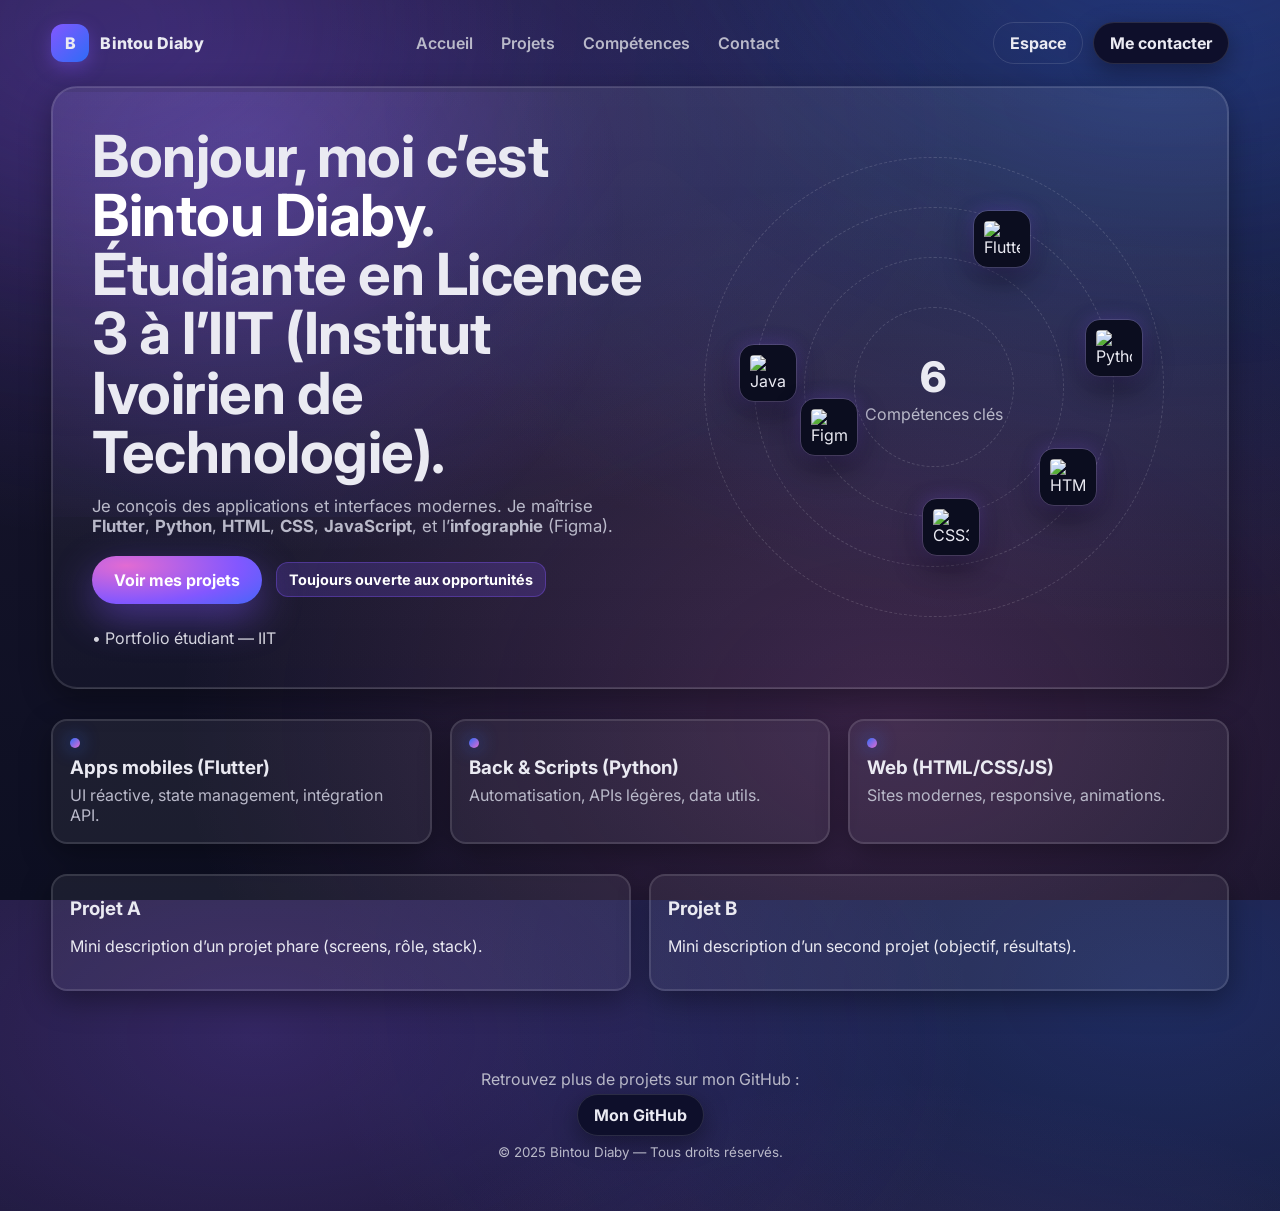
==== index.html @ ac292e87 "First commit" ====
<!doctype html>
<html lang="fr">
<head>
  <meta charset="utf-8" />
  <meta name="viewport" content="width=device-width, initial-scale=1" />
  <title>Bintou Diaby — Portfolio</title>
  <link rel="preconnect" href="https://fonts.googleapis.com">
  <link href="https://fonts.googleapis.com/css2?family=Inter:wght@400;600;700;800;900&display=swap" rel="stylesheet">
  <link rel="stylesheet" href="css/style.css" />
</head>
<body>
  <div class="bg"></div>

  <!-- NAVBAR -->
  <header class="nav wrap">
    <a class="brand" href="#">
      <span class="brand-dot">B</span>
      <span class="brand-text">Bintou Diaby</span>
    </a>

    <nav class="links">
      <a href="#accueil" class="link">Accueil</a>
      <a href="#projets" class="link">Projets</a>
      <a href="#competences" class="link">Compétences</a>
      <a href="#contact" class="link">Contact</a>
    </nav>

    <div class="actions">
      <a class="btn ghost" href="login.html">Espace</a>
      <a class="btn solid" href="#contact">Me contacter</a>
    </div>
  </header>

  <!-- HERO -->
  <main class="wrap" id="accueil">
    <section class="card hero" aria-label="Hero">
      <div class="hero-left">
        <h1 class="title">
          Bonjour, moi c’est <span class="accent">Bintou Diaby</span>.<br />
          Étudiante en Licence 3 à l’<b>IIT</b> (Institut Ivoirien de Technologie).
        </h1>
        <p class="lead">
          Je conçois des applications et interfaces modernes.
          Je maîtrise <b>Flutter</b>, <b>Python</b>, <b>HTML</b>, <b>CSS</b>, <b>JavaScript</b>,
          et l’<b>infographie</b> (Figma).
        </p>

        <div class="cta-row">
          <a class="btn cta" href="#projets">Voir mes projets</a>
          <span class="chip">Toujours ouverte aux opportunités</span>
        </div>

        <!-- logos clients (optionnel) -->
        <div class="logos">
          <span>• Portfolio étudiant — IIT</span>
        </div>
      </div>

      <div class="hero-right" aria-hidden="true">
        <!-- anneaux -->
        <div class="rings">
          <span class="ring r1"></span>
          <span class="ring r2"></span>
          <span class="ring r3"></span>
          <span class="ring r4"></span>
          <div class="center">
            <div class="kpi">6</div>
            <p class="kpi-sub">Compétences clés</p>
          </div>
        </div>

        <!-- 6 logos qui orbitent (CDN Devicon) -->
        <img class="tech a1" src="https://cdn.jsdelivr.net/gh/devicons/devicon/icons/flutter/flutter-original.svg" alt="Flutter" />
        <img class="tech a2" src="https://cdn.jsdelivr.net/gh/devicons/devicon/icons/python/python-original.svg" alt="Python" />
        <img class="tech a3" src="https://cdn.jsdelivr.net/gh/devicons/devicon/icons/html5/html5-original.svg" alt="HTML5" />
        <img class="tech a4" src="https://cdn.jsdelivr.net/gh/devicons/devicon/icons/css3/css3-original.svg" alt="CSS3" />
        <img class="tech a5" src="https://cdn.jsdelivr.net/gh/devicons/devicon/icons/javascript/javascript-original.svg" alt="JavaScript" />
        <img class="tech a6" src="https://cdn.jsdelivr.net/gh/devicons/devicon/icons/figma/figma-original.svg" alt="Figma" />
      </div>
    </section>

    <!-- SECTION COMPÉTENCES -->
    <section id="competences" class="features">
      <div class="feature">
        <div class="dot"></div>
        <h3>Apps mobiles (Flutter)</h3>
        <p>UI réactive, state management, intégration API.</p>
      </div>
      <div class="feature">
        <div class="dot"></div>
        <h3>Back & Scripts (Python)</h3>
        <p>Automatisation, APIs légères, data utils.</p>
      </div>
      <div class="feature">
        <div class="dot"></div>
        <h3>Web (HTML/CSS/JS)</h3>
        <p>Sites modernes, responsive, animations.</p>
      </div>
    </section>

    <!-- PROJETS (placeholder) -->
    <section id="projets" class="projects">
      <article class="project">
        <h3>Projet A</h3>
        <p>Mini description d’un projet phare (screens, rôle, stack).</p>
      </article>
      <article class="project">
        <h3>Projet B</h3>
        <p>Mini description d’un second projet (objectif, résultats).</p>
      </article>
    </section>

    <!-- FOOTER / GITHUB -->
    <footer id="contact" class="footer">
      <p>Retrouvez plus de projets sur mon GitHub :</p>
      <p>
        <a class="btn solid" href="https://github.com/USERNAME" target="_blank" rel="noopener">
          Mon GitHub
        </a>
      </p>
      <small>© 2025 Bintou Diaby — Tous droits réservés.</small>
    </footer>
  </main>

  <script src="js/app.js"></script>
</body>
</html>
---- css/style.css ----
:root{
  --bg-1:#1b1730;
  --bg-2:#0d0f22;
  --grad-1:#8357ff;
  --grad-2:#2e6cf6;
  --grad-3:#e26bd2;
  --text:#eaeaf2;
  --muted:#b9b9c9;
  --glass:rgba(255,255,255,0.06);
  --stroke:rgba(255,255,255,0.12);
  --shadow: 0 10px 30px rgba(0,0,0,.35), inset 0 0 0 1px var(--stroke);
}

*{box-sizing:border-box}
html,body{height:100%}
body{
  margin:0;
  font-family:Inter,system-ui,-apple-system,Segoe UI,Roboto,Arial,sans-serif;
  color:var(--text);
  background: radial-gradient(1200px 700px at 20% 15%, rgba(131,87,255,.25), transparent 60%),
              radial-gradient(1400px 900px at 90% 10%, rgba(46,108,246,.25), transparent 60%),
              radial-gradient(1200px 900px at 70% 80%, rgba(226,107,210,.2), transparent 60%),
              linear-gradient(180deg,var(--bg-1),var(--bg-2));
  overflow-x:hidden;
}

/* soft outer background blur */
.bg{
  position:fixed; inset:-20vmax;
  background: radial-gradient(60vmax 40vmax at 20% 20%, rgba(131,87,255,.25), transparent 60%),
              radial-gradient(70vmax 50vmax at 80% 10%, rgba(46,108,246,.25), transparent 60%);
  filter: blur(80px);
  z-index:-1;
}

.wrap{ width:min(1200px,92%); margin-inline:auto; }

/* NAV */
header.nav{
  display:flex; align-items:center; justify-content:space-between;
  padding:22px 0;
}
.brand{display:flex; align-items:center; gap:.7rem; text-decoration:none; color:var(--text)}
.brand-dot{
  display:grid; place-items:center;
  width:38px; height:38px; border-radius:12px;
  background:linear-gradient(135deg,var(--grad-1),var(--grad-2));
  box-shadow:0 6px 18px rgba(131,87,255,.35);
  font-weight:800;
}
.brand-text{font-weight:800; letter-spacing:.2px}

.links{display:flex; gap:28px}
.link{
  color:var(--muted); text-decoration:none; font-weight:600;
  position:relative;
}
.link::after{
  content:""; position:absolute; left:0; right:0; bottom:-6px; height:2px;
  background:linear-gradient(90deg,var(--grad-1),var(--grad-2));
  transform:scaleX(0); transform-origin:left; transition:.35s;
  border-radius:2px;
}
.link:hover{color:var(--text)}
.link:hover::after{transform:scaleX(1)}

.actions{display:flex; gap:10px}
.btn{
  padding:10px 16px; border-radius:999px; text-decoration:none; font-weight:700;
  transition:.25s transform ease, box-shadow .25s ease, background .25s;
  will-change:transform,box-shadow;
}
.btn.ghost{
  background:transparent; border:1px solid var(--stroke); color:var(--text)
}
.btn.solid{
  background:#0e0f2b; color:var(--text); border:1px solid var(--stroke);
  box-shadow: 0 8px 24px rgba(0,0,0,.35);
}
.btn:hover{transform:translateY(-2px)}
.btn.solid:hover{box-shadow:0 14px 34px rgba(46,108,246,.35)}
.btn.cta{
  background: radial-gradient(120% 140% at 20% 20%, var(--grad-3), var(--grad-1) 55%, var(--grad-2));
  color:white; border:none; padding:14px 22px; box-shadow:0 14px 40px rgba(131,87,255,.45);
}

/* HERO */
.card.hero{
  display:grid; grid-template-columns:1.1fr 1fr; gap:28px; align-items:center;
  padding:40px; border-radius:26px;
  background: linear-gradient(180deg, rgba(255,255,255,.08), rgba(255,255,255,.02));
  border:1px solid var(--stroke);
  box-shadow: var(--shadow);
  position:relative; overflow:hidden;
}
.title{
  font-size:clamp(34px, 5vw, 58px);
  line-height:1.02; margin:0 0 14px; letter-spacing:-.5px;
}
.accent{color:#fff}
.cta-row{display:flex; align-items:center; gap:14px; margin:20px 0 24px}
.chip{
  background:rgba(131,87,255,.2); color:#fff; padding:8px 12px; border-radius:12px;
  border:1px solid rgba(131,87,255,.35); font-weight:700; font-size:.9rem;
}

/* logos */
.logos{display:flex; gap:28px; align-items:center; opacity:.9; flex-wrap:wrap}
.logos img{
  height:22px; filter:grayscale(1) brightness(1.2); opacity:.85; mix-blend:screen;
}

/* RIGHT: orbit scene */
.hero-right{position:relative; min-height:420px}
.rings{position:absolute; inset:0; display:grid; place-items:center}
.ring{
  position:absolute; border:1px dashed rgba(255,255,255,.15); border-radius:50%;
  animation:spin 36s linear infinite;
}
.r1{width:160px; height:160px}
.r2{width:260px; height:260px; animation-duration:46s}
.r3{width:360px; height:360px; animation-duration:60s}
.r4{width:460px; height:460px; animation-duration:80s}

.center{display:grid; place-items:center}
.kpi{font-size:42px; font-weight:800}
.kpi-sub{margin:2px 0 0; color:var(--muted)}

/* Avatars orbit */
.avatar{
  position:absolute; width:54px; height:54px; border-radius:14px; object-fit:cover;
  box-shadow:0 12px 30px rgba(0,0,0,.45), 0 0 18px rgba(226,107,210,.35);
  animation:float 6s ease-in-out infinite;
  outline:1px solid rgba(255,255,255,.15);
}
.avatar::after{content:""}
.a1{top:8%; left:58%; animation-delay:.1s}
.a2{top:34%; right:9%; animation-delay:.6s}
.a3{bottom:22%; right:18%; animation-delay:1.1s}
.a4{bottom:10%; left:48%; animation-delay:1.4s}
.a5{top:40%; left:12%; animation-delay:1.9s}
.a6{bottom:34%; left:24%; animation-delay:2.2s}

/* Features */
.features{
  display:grid; grid-template-columns:repeat(3,1fr); gap:18px; margin:30px 0;
}
.feature{
  padding:18px; border-radius:16px; background:var(--glass);
  border:1px solid var(--stroke); box-shadow:var(--shadow);
  transition:.25s transform ease, box-shadow .25s;
}
.feature:hover{ transform:translateY(-4px); box-shadow:0 18px 40px rgba(0,0,0,.45) }
.feature h3{margin:8px 0 6px}
.feature p{margin:0; color:var(--muted)}
.dot{
  width:10px; height:10px; border-radius:50%;
  background:linear-gradient(135deg,var(--grad-2),var(--grad-3));
  box-shadow:0 0 18px rgba(46,108,246,.8);
}

/* Footer */
.footer{ text-align:center; color:var(--muted); padding:32px 0 50px }
.link-underline{ color:#fff; text-underline-offset:4px }

/* Animations */
@keyframes spin{to{transform:rotate(360deg)}}
@keyframes float{
  0%,100%{ transform:translateY(0) }
  50%{ transform:translateY(-8px) }
}

/* Utility image fix (quand tu mets une image elle se gère bien) */
img{max-width:100%; display:block}
.avatar, .logos img{background:#0c0c17; object-fit:cover}

/* Responsive */
@media (max-width: 980px){
  .card.hero{grid-template-columns:1fr; padding:28px}
  .hero-right{min-height:360px}
  .features{grid-template-columns:1fr}
  .links{display:none}
}
.lead{color:var(--muted); margin:6px 0 0; font-size:1.05rem}

/* Logos orbitants (même layout que les avatars) */
.tech{
  position:absolute; width:56px; height:56px; padding:10px;
  border-radius:14px; background:#0b0d1f; object-fit:contain;
  box-shadow:0 12px 30px rgba(0,0,0,.45), 0 0 18px rgba(131,87,255,.3);
  animation:float 6s ease-in-out infinite;
  outline:1px solid rgba(255,255,255,.12);
}
.a1{top:8%;  left:58%;  animation-delay:.1s}
.a2{top:34%; right:9%;  animation-delay:.6s}
.a3{bottom:22%; right:18%; animation-delay:1.1s}
.a4{bottom:10%; left:48%; animation-delay:1.4s}
.a5{top:40%; left:12%; animation-delay:1.9s}
.a6{bottom:34%; left:24%; animation-delay:2.2s}

/* Projets */
.projects{
  display:grid; grid-template-columns:repeat(2,1fr); gap:18px; margin:10px 0 30px;
}
.project{
  padding:18px; border-radius:16px; background:var(--glass);
  border:1px solid var(--stroke); box-shadow:var(--shadow);
}
.project h3{margin:4px 0 8px}

@media (max-width: 980px){
  .projects{grid-template-columns:1fr}
}
html {
  scroll-behavior: smooth;
}

/* Apparition séquentielle */
.reveal-up {
  opacity: 0;
  transform: translateY(25px);
  transition: all 0.6s ease;
}
.reveal-up.visible {
  opacity: 1;
  transform: translateY(0);
}

/* Titre hero : halo dynamique */
.title {
  position: relative;
}
.title::after {
  content: "";
  position: absolute;
  inset: -10%;
  background: radial-gradient(circle at 30% 30%, rgba(131,87,255,0.2), transparent 70%);
  z-index: -1;
  transition: transform 1s ease;
}

/* Effet glow sur logo orbitant */
.tech:hover {
  transform: scale(1.15);
  filter: drop-shadow(0 0 12px rgba(131,87,255,0.8));
}

/* Section projets enrichie */
.project {
  position: relative;
  overflow: hidden;
  transition: transform .4s ease, box-shadow .4s ease;
}
.project:hover {
  transform: translateY(-6px) scale(1.02);
  box-shadow: 0 20px 40px rgba(131,87,255,.35);
}
.project::after {
  content:"";
  position:absolute; inset:0;
  background:linear-gradient(135deg,rgba(131,87,255,.15),rgba(226,107,210,.15));
  opacity:0; transition:.4s;
}
.project:hover::after { opacity:1; }

/* Bouton dans projet */
.project .btn {
  margin-top:12px;
  display:inline-block;
  font-size:.9rem;
}
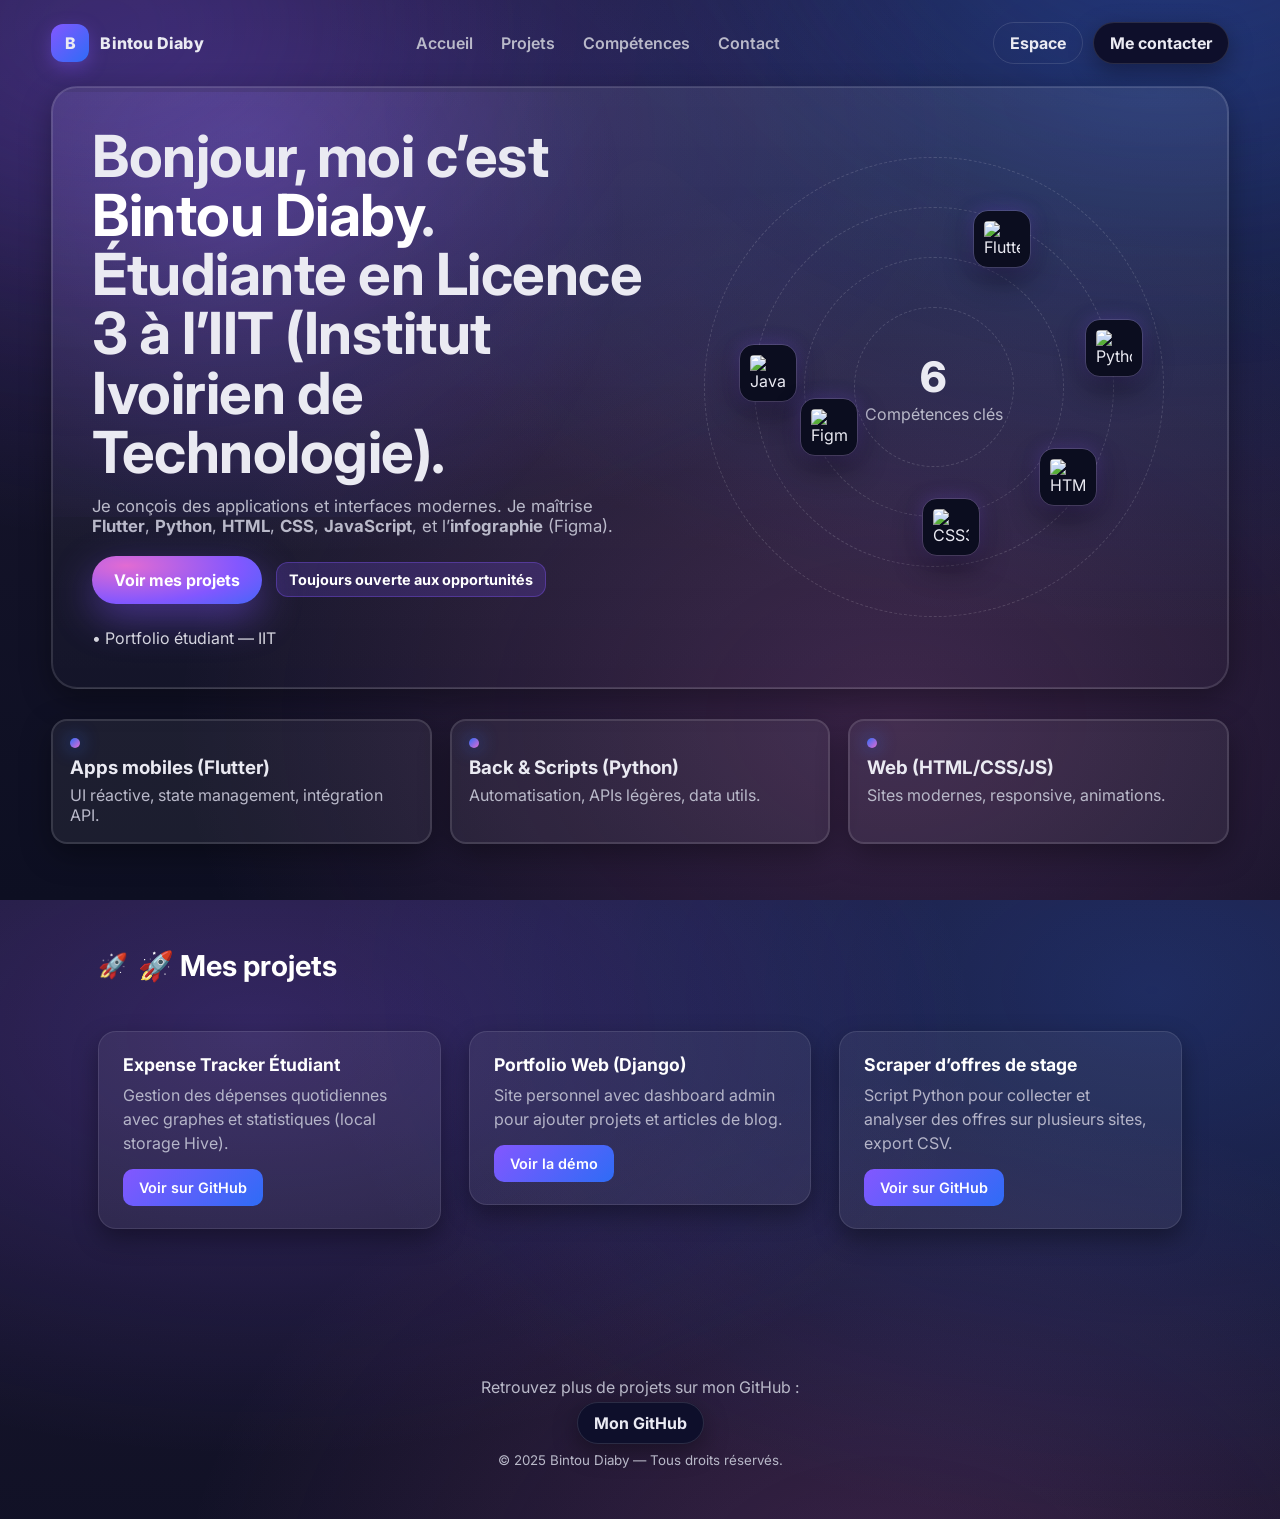
==== commit 416f7e9d: "Mise à jour du design et des animations" ====
--- a/index.html
+++ b/index.html
@@ -98,17 +98,30 @@
       </div>
     </section>
 
-    <!-- PROJETS (placeholder) -->
-    <section id="projets" class="projects">
-      <article class="project">
-        <h3>Projet A</h3>
-        <p>Mini description d’un projet phare (screens, rôle, stack).</p>
-      </article>
-      <article class="project">
-        <h3>Projet B</h3>
-        <p>Mini description d’un second projet (objectif, résultats).</p>
-      </article>
-    </section>
+    <section id="projects" class="projects reveal-up wrap">
+    <h2>🚀 Mes projets</h2>
+
+ 
+
+    <article class="project">
+      <h3>Expense Tracker Étudiant</h3>
+      <p>Gestion des dépenses quotidiennes avec graphes et statistiques (local storage Hive).</p>
+      <a href="#" class="btn">Voir sur GitHub</a>
+    </article>
+
+    <article class="project">
+      <h3>Portfolio Web (Django)</h3>
+      <p>Site personnel avec dashboard admin pour ajouter projets et articles de blog.</p>
+      <a href="#" class="btn">Voir la démo</a>
+    </article>
+
+    <article class="project">
+      <h3>Scraper d’offres de stage</h3>
+      <p>Script Python pour collecter et analyser des offres sur plusieurs sites, export CSV.</p>
+      <a href="#" class="btn">Voir sur GitHub</a>
+    </article>
+  </section>
+
 
     <!-- FOOTER / GITHUB -->
     <footer id="contact" class="footer">
--- a/css/style.css
+++ b/css/style.css
@@ -269,3 +269,86 @@
   display:inline-block;
   font-size:.9rem;
 }
+/* SECTION PROJETS */
+.projects {
+  width: min(1100px, 92%);
+  margin: 80px auto 100px;
+  display: grid;
+  grid-template-columns: repeat(auto-fit, minmax(320px, 1fr));
+  gap: 28px;
+  align-items: start;
+  justify-content: center;
+}
+
+.projects h2 {
+  grid-column: 1 / -1;
+  font-size: 1.8rem;
+  margin-bottom: 20px;
+  color: #fff;
+  display: flex;
+  align-items: center;
+  gap: 10px;
+}
+
+.projects h2::before {
+  content: "🚀";
+  font-size: 1.5rem;
+}
+
+/* Carte projet */
+.project {
+  background: rgba(255, 255, 255, 0.06);
+  border: 1px solid rgba(255, 255, 255, 0.1);
+  border-radius: 18px;
+  padding: 22px 24px;
+  color: #ddd;
+  box-shadow: 0 10px 25px rgba(0, 0, 0, 0.35);
+  transition: all 0.35s ease;
+  position: relative;
+}
+
+.project h3 {
+  margin: 0 0 8px;
+  color: #fff;
+  font-weight: 700;
+  font-size: 1.1rem;
+}
+
+.project p {
+  margin: 0;
+  color: #b5b5c9;
+  line-height: 1.5;
+}
+
+.project a.btn {
+  display: inline-block;
+  margin-top: 14px;
+  background: linear-gradient(135deg, #8357ff, #2e6cf6);
+  color: #fff;
+  font-weight: 600;
+  font-size: 0.9rem;
+  padding: 10px 16px;
+  border-radius: 10px;
+  text-decoration: none;
+  transition: all 0.3s ease;
+}
+
+.project a.btn:hover {
+  transform: translateY(-3px);
+  box-shadow: 0 10px 25px rgba(131, 87, 255, 0.35);
+}
+
+/* Hover global sur la carte */
+.project:hover {
+  transform: translateY(-6px);
+  background: rgba(255, 255, 255, 0.1);
+  border-color: rgba(255, 255, 255, 0.2);
+}
+
+/* Responsive */
+@media (max-width: 900px) {
+  .projects {
+    grid-template-columns: 1fr;
+    margin: 60px auto;
+  }
+}
